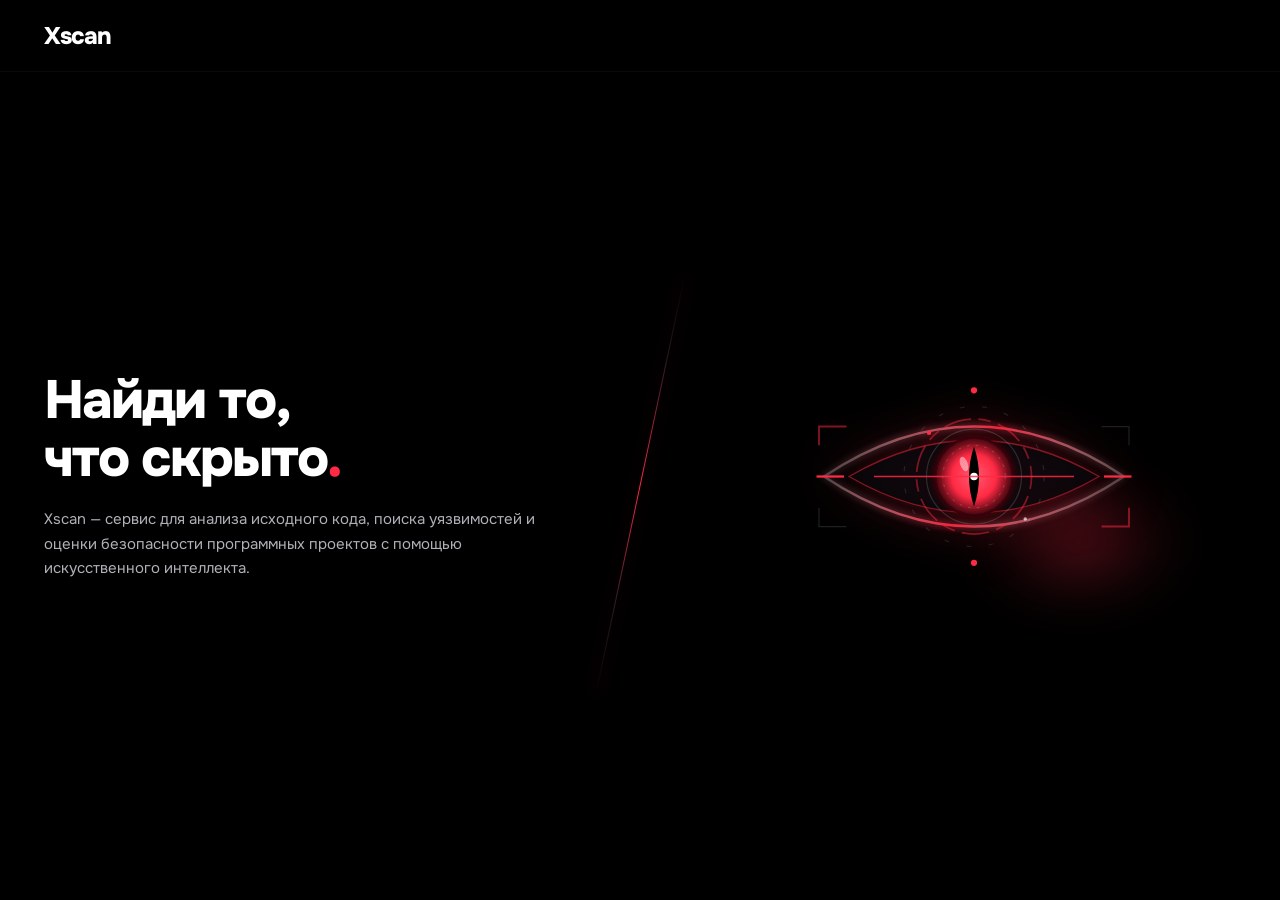
==== frontend/index.html @ 1c6e5f59 "Добавлен лендинг" ====
<!DOCTYPE html>
<html lang="ru">
  <head>
    <meta charset="UTF-8" />
    <meta name="viewport" content="width=device-width, initial-scale=1.0" />
    <meta name="theme-color" content="#000000" />
    <title>Xscan</title>
    <meta
      name="description"
      content="Xscan — сервис для анализа исходного кода, поиска уязвимостей и оценки безопасности программных проектов с помощью искусственного интеллекта."
    />
    <link rel="preconnect" href="https://fonts.googleapis.com" />
    <link rel="preconnect" href="https://fonts.gstatic.com" crossorigin />
    <link
      href="https://fonts.googleapis.com/css2?family=Onest:wght@400;500;600;700;800&display=swap"
      rel="stylesheet"
    />
    <link rel="stylesheet" href="styles.css" />
  </head>
  <body>
    <header class="header">
      <div class="header-inner">
        <span class="logo">Xscan</span>
      </div>
    </header>

    <main class="hero">
      <div class="hero-inner">
        <div class="hero-copy">
          <h1 class="headline">
            Найди то,<br />
            что скрыто<span class="text-red">.</span>
          </h1>
          <p class="lead">
            Xscan — сервис для анализа исходного кода, поиска уязвимостей и оценки безопасности программных проектов с помощью искусственного интеллекта.
          </p>
        </div>

        <div class="hero-visual">
          <div class="eye">
            <div class="eye-glow"></div>
            <svg
              class="eye-svg"
              viewBox="0 0 280 180"
              fill="none"
              xmlns="http://www.w3.org/2000/svg"
              aria-hidden="true"
            >
              <defs>
                <filter id="eye-glow-deep" x="-50%" y="-50%" width="200%" height="200%">
                  <feGaussianBlur stdDeviation="3" result="blur" />
                  <feMerge>
                    <feMergeNode in="blur" />
                    <feMergeNode in="SourceGraphic" />
                  </feMerge>
                </filter>
                <radialGradient id="iris-grad" cx="50%" cy="50%" r="50%">
                  <stop offset="0%" stop-color="#ff5970" />
                  <stop offset="55%" stop-color="#ff2a44" />
                  <stop offset="100%" stop-color="#2a0006" />
                </radialGradient>
                <linearGradient
                  id="eye-outline"
                  x1="20"
                  y1="30"
                  x2="260"
                  y2="150"
                  gradientUnits="userSpaceOnUse"
                >
                  <stop stop-color="#ffffff" stop-opacity="0.08" />
                  <stop offset="0.5" stop-color="#ff2a44" stop-opacity="0.9" />
                  <stop offset="1" stop-color="#ffffff" stop-opacity="0.08" />
                </linearGradient>
              </defs>

              <g class="eye-frame">
                <path
                  d="M 20 90 Q 140 10 260 90 Q 140 170 20 90 Z"
                  stroke="url(#eye-outline)"
                  stroke-width="2"
                  filter="url(#eye-glow-deep)"
                />
                <path
                  d="M 40 90 Q 140 32 240 90 Q 140 148 40 90 Z"
                  stroke="rgba(255, 42, 68, 0.48)"
                  stroke-width="1"
                  fill="rgba(8, 8, 12, 0.82)"
                />
                <path
                  d="M 16 65 V 50 H 38 M 264 115 V 130 H 242"
                  stroke="rgba(255, 42, 68, 0.5)"
                  stroke-width="1.5"
                />
                <path
                  d="M 16 115 V 130 H 38 M 264 65 V 50 H 242"
                  stroke="rgba(255, 255, 255, 0.12)"
                  stroke-width="1"
                />
              </g>

              <line x1="14" y1="90" x2="36" y2="90" stroke="#ff2a44" stroke-width="1.8" />
              <line x1="244" y1="90" x2="266" y2="90" stroke="#ff2a44" stroke-width="1.8" />
              <circle cx="140" cy="21" r="2.5" fill="#ff2a44" />
              <circle cx="140" cy="159" r="2.5" fill="#ff2a44" />

              <g class="reticle-spin">
                <circle
                  cx="140"
                  cy="90"
                  r="46"
                  stroke="rgba(255, 42, 68, 0.45)"
                  stroke-width="1.4"
                  stroke-dasharray="10 6 22 6"
                />
                <circle
                  cx="140"
                  cy="90"
                  r="56"
                  stroke="rgba(255, 255, 255, 0.1)"
                  stroke-width="1"
                  stroke-dasharray="4 14"
                />
              </g>

              <circle
                cx="140"
                cy="90"
                r="38"
                stroke="rgba(255, 255, 255, 0.14)"
                stroke-width="1"
                class="eye-core-ring"
              />
              <circle
                cx="140"
                cy="90"
                r="32"
                fill="url(#iris-grad)"
                filter="url(#eye-glow-deep)"
                class="iris"
              />
              <circle
                cx="140"
                cy="90"
                r="25"
                stroke="rgba(255, 255, 255, 0.18)"
                stroke-width="0.8"
                stroke-dasharray="2 5"
                class="eye-core-ring inner"
              />
              <path
                d="M 140 66 Q 148 90 140 114 Q 132 90 140 66 Z"
                fill="#000"
                class="pupil-slit"
              />
              <circle cx="140" cy="90" r="3" fill="#fff" />
              <ellipse
                cx="132"
                cy="80"
                rx="3"
                ry="6"
                fill="rgba(255, 255, 255, 0.45)"
                transform="rotate(-20 132 80)"
              />
              <circle cx="104" cy="55" r="1.8" fill="#ff2a44" class="eye-spark" />
              <circle
                cx="181"
                cy="124"
                r="1.4"
                fill="#ffffff"
                fill-opacity="0.65"
                class="eye-spark delayed"
              />
              <line
                x1="60"
                y1="90"
                x2="220"
                y2="90"
                stroke="rgba(255, 42, 68, 0.85)"
                stroke-width="1.2"
                class="radar-scan"
              />
            </svg>
          </div>
        </div>
      </div>
    </main>
  </body>
</html>
---- frontend/styles.css ----
:root {
  --red: #ff2a44;
  --text-white: #fff;
  --text-muted: #b0b0b8;
  --font-main: "Onest", -apple-system, BlinkMacSystemFont, "Segoe UI", Roboto, sans-serif;
}

*,
*::before,
*::after {
  box-sizing: border-box;
  margin: 0;
  padding: 0;
}

html {
  color-scheme: dark;
  background: #000;
  -webkit-font-smoothing: antialiased;
  text-rendering: optimizeLegibility;
}

body {
  min-height: 100vh;
  overflow-x: hidden;
  background: #000;
  color: var(--text-white);
  font: 14px / 1.5 var(--font-main);
}

.text-red {
  color: var(--red);
}

.header {
  position: fixed;
  inset: 0 0 auto;
  z-index: 10;
  height: 72px;
  background: rgba(0, 0, 0, 0.75);
  border-bottom: 1px solid rgba(255, 255, 255, 0.04);
  backdrop-filter: blur(20px);
}

.header-inner {
  display: flex;
  align-items: center;
  max-width: 1240px;
  height: 100%;
  margin: 0 auto;
  padding: 0 24px;
}

.logo {
  display: inline-flex;
  align-items: baseline;
  color: var(--text-white);
  font-size: 24px;
  font-weight: 800;
  letter-spacing: -0.04em;
  line-height: 1;
  user-select: none;
}

.hero {
  display: flex;
  align-items: center;
  justify-content: center;
  min-height: 100vh;
  min-height: 100dvh;
  padding-top: 72px;
  overflow: hidden;
}

.hero-inner {
  position: relative;
  display: grid;
  grid-template-columns: repeat(2, minmax(0, 1fr));
  align-items: center;
  width: 100%;
  max-width: 1240px;
  margin: 0 auto;
  padding: 40px 24px 60px;
}

.hero-inner::after {
  position: absolute;
  top: 50%;
  left: 50%;
  width: 1px;
  height: min(48vh, 440px);
  background: linear-gradient(
    transparent,
    rgba(255, 255, 255, 0.12) 20%,
    var(--red) 50%,
    rgba(255, 255, 255, 0.12) 80%,
    transparent
  );
  box-shadow: 0 0 18px rgba(255, 42, 68, 0.35);
  content: "";
  transform: translate(-50%, -50%) rotate(12deg);
}

.hero-copy {
  padding-right: 72px;
}

.headline {
  margin-bottom: 20px;
  font-size: clamp(34px, 4.2vw, 54px);
  font-weight: 800;
  letter-spacing: -0.035em;
  line-height: 1.08;
}

.lead {
  max-width: 500px;
  color: var(--text-muted);
  font-size: 15px;
  line-height: 1.65;
}

.hero-visual {
  display: flex;
  align-items: center;
  justify-content: center;
  padding-left: 72px;
}

.eye {
  position: relative;
  display: flex;
  align-items: center;
  justify-content: center;
  width: 100%;
  max-width: 350px;
  height: 240px;
}

.eye-glow {
  position: absolute;
  top: 50%;
  left: 50%;
  width: 210px;
  height: 130px;
  border-radius: 50%;
  background: radial-gradient(
    ellipse,
    rgba(255, 42, 68, 0.38),
    rgba(255, 42, 68, 0.1) 45%,
    transparent 72%
  );
  filter: blur(26px);
  pointer-events: none;
  animation: ambient-pulse 4s infinite ease-in-out;
}

.eye-svg {
  width: 100%;
  height: auto;
  filter: drop-shadow(0 0 24px rgba(255, 42, 68, 0.3));
}

.eye-frame {
  animation: eye-frame-breathe 4s infinite ease-in-out;
}

.reticle-spin {
  transform-origin: 140px 90px;
  animation: reticle-rotate 20s linear infinite;
}

.iris {
  transform-origin: 140px 90px;
  animation: iris-dilate 3s infinite ease-in-out;
}

.eye-core-ring {
  transform-origin: 140px 90px;
  animation: core-ring-pulse 3s infinite ease-in-out;
}

.eye-core-ring.inner {
  animation-delay: -1.5s;
}

.eye-spark {
  filter: drop-shadow(0 0 5px var(--red));
  animation: spark-pulse 2.4s infinite ease-in-out;
}

.eye-spark.delayed {
  animation-delay: -1.2s;
}

.pupil-slit {
  transform-origin: 140px 90px;
  animation: pupil-blink 6s infinite ease-in-out;
}

.radar-scan {
  transform-origin: 140px 90px;
  animation: radar-sweep 4s infinite ease-in-out;
}

@keyframes ambient-pulse {
  0%,
  100% {
    opacity: 0.7;
    transform: translate(-50%, -50%) scale(0.95);
  }

  50% {
    opacity: 1;
    transform: translate(-50%, -50%) scale(1.15);
  }
}

@keyframes reticle-rotate {
  from {
    transform: rotate(0);
  }

  to {
    transform: rotate(360deg);
  }
}

@keyframes iris-dilate {
  0%,
  100% {
    transform: scale(1);
  }

  50% {
    transform: scale(1.08);
  }
}

@keyframes pupil-blink {
  0%,
  46%,
  54%,
  100% {
    transform: scaleY(1);
  }

  50% {
    transform: scaleY(0.15);
  }
}

@keyframes radar-sweep {
  0%,
  100% {
    opacity: 0.2;
    transform: translateY(-16px);
  }

  50% {
    opacity: 0.9;
    transform: translateY(16px);
  }
}

@keyframes eye-frame-breathe {
  0%,
  100% {
    opacity: 0.72;
  }

  50% {
    opacity: 1;
  }
}

@keyframes core-ring-pulse {
  0%,
  100% {
    opacity: 0.35;
    transform: scale(0.96);
  }

  50% {
    opacity: 0.9;
    transform: scale(1.04);
  }
}

@keyframes spark-pulse {
  0%,
  100% {
    opacity: 0.25;
  }

  50% {
    opacity: 1;
  }
}

@media (max-width: 960px) {
  .hero-inner {
    grid-template-columns: 1fr;
    gap: 36px;
    padding-top: 40px;
    text-align: center;
  }

  .hero-inner::after {
    display: none;
  }

  .hero-copy {
    padding-right: 0;
  }

  .lead {
    margin: 0 auto;
  }

  .hero-visual {
    order: -1;
    width: min(100%, 420px);
    margin: 0 auto;
    padding: 0 0 32px;
    border-bottom: 1px solid rgba(255, 42, 68, 0.32);
  }

  .eye {
    max-width: 240px;
    height: 160px;
  }
}

@media (max-width: 640px) {
  .headline {
    font-size: 36px;
  }
}
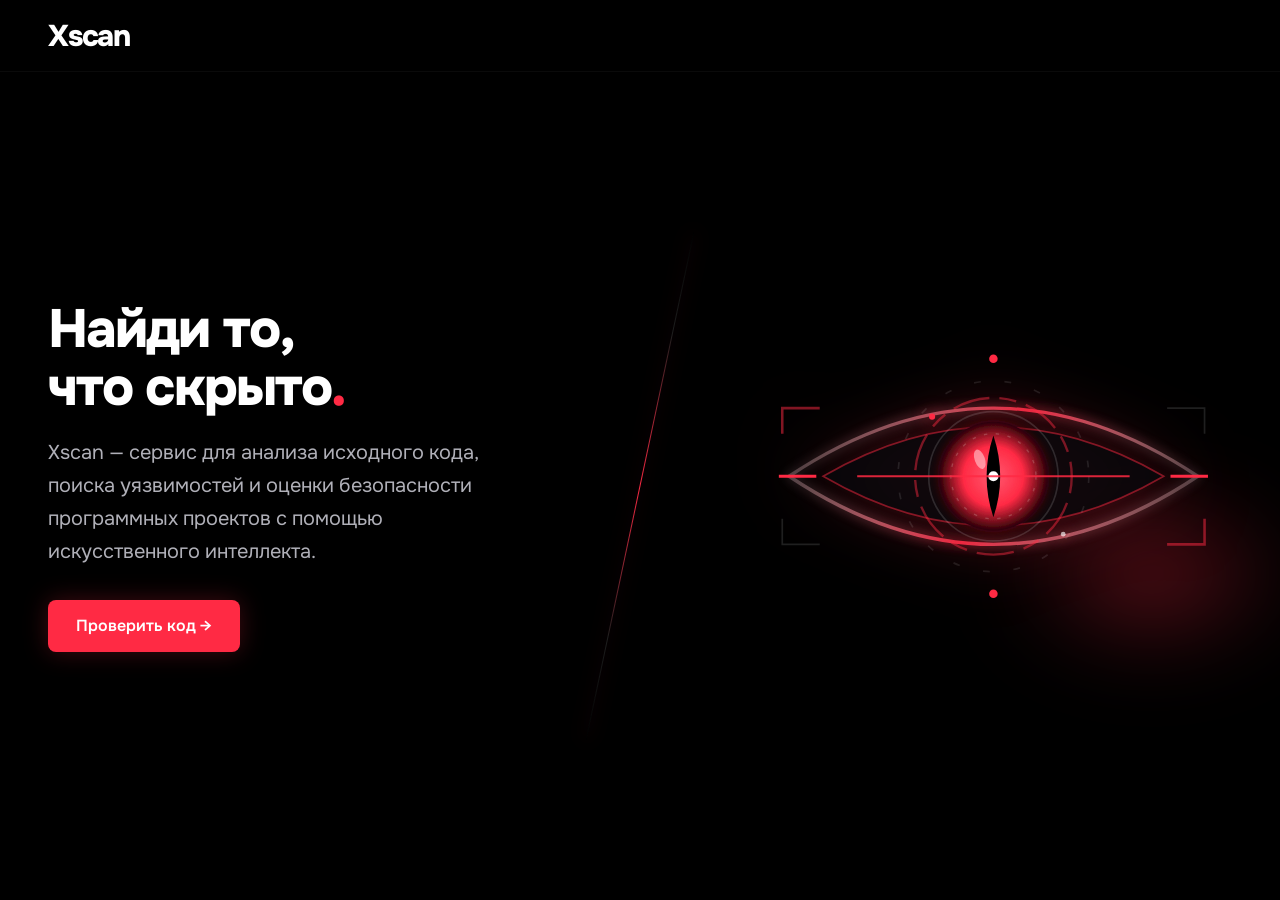
==== commit eb79de4d: "Кнопка перехода на страницу загрузки" ====
--- a/frontend/index.html
+++ b/frontend/index.html
@@ -34,6 +34,7 @@
           <p class="lead">
             Xscan — сервис для анализа исходного кода, поиска уязвимостей и оценки безопасности программных проектов с помощью искусственного интеллекта.
           </p>
+          <a class="cta" href="upload/upload.html">Проверить код →</a>
         </div>
 
         <div class="hero-visual">
--- a/frontend/styles.css
+++ b/frontend/styles.css
@@ -3,6 +3,7 @@
   --text-white: #fff;
   --text-muted: #b0b0b8;
   --font-main: "Onest", -apple-system, BlinkMacSystemFont, "Segoe UI", Roboto, sans-serif;
+  --split-gap: clamp(48px, 9vw, 176px);
 }
 
 *,
@@ -25,7 +26,7 @@
   overflow-x: hidden;
   background: #000;
   color: var(--text-white);
-  font: 14px / 1.5 var(--font-main);
+  font: 15px / 1.5 var(--font-main);
 }
 
 .text-red {
@@ -45,17 +46,17 @@
 .header-inner {
   display: flex;
   align-items: center;
-  max-width: 1240px;
+  max-width: 1600px;
   height: 100%;
   margin: 0 auto;
-  padding: 0 24px;
+  padding: 0 48px;
 }
 
 .logo {
   display: inline-flex;
   align-items: baseline;
   color: var(--text-white);
-  font-size: 24px;
+  font-size: 30px;
   font-weight: 800;
   letter-spacing: -0.04em;
   line-height: 1;
@@ -78,9 +79,9 @@
   grid-template-columns: repeat(2, minmax(0, 1fr));
   align-items: center;
   width: 100%;
-  max-width: 1240px;
+  max-width: 1600px;
   margin: 0 auto;
-  padding: 40px 24px 60px;
+  padding: 40px 48px 60px;
 }
 
 .hero-inner::after {
@@ -88,7 +89,7 @@
   top: 50%;
   left: 50%;
   width: 1px;
-  height: min(48vh, 440px);
+  height: min(58vh, 520px);
   background: linear-gradient(
     transparent,
     rgba(255, 255, 255, 0.12) 20%,
@@ -102,29 +103,49 @@
 }
 
 .hero-copy {
-  padding-right: 72px;
+  justify-self: end;
+  width: min(600px, calc(100% - var(--split-gap)));
+  margin-right: var(--split-gap);
 }
 
 .headline {
   margin-bottom: 20px;
-  font-size: clamp(34px, 4.2vw, 54px);
+  font-size: clamp(40px, 4.2vw, 60px);
   font-weight: 800;
   letter-spacing: -0.035em;
   line-height: 1.08;
 }
 
 .lead {
-  max-width: 500px;
+  max-width: 40ch;
   color: var(--text-muted);
-  font-size: 15px;
+  font-size: 20px;
   line-height: 1.65;
+}
+
+.cta {
+  display: inline-flex;
+  margin-top: 32px;
+  padding: 14px 28px;
+  border-radius: 8px;
+  background: var(--red);
+  box-shadow: 0 0 24px rgba(255, 42, 68, 0.25);
+  color: var(--text-white);
+  font-size: 16px;
+  font-weight: 600;
+  text-decoration: none;
+  transition: background 0.15s ease;
+}
+
+.cta:hover {
+  background: #ff4058;
 }
 
 .hero-visual {
   display: flex;
   align-items: center;
-  justify-content: center;
-  padding-left: 72px;
+  justify-content: flex-start;
+  padding-left: var(--split-gap);
 }
 
 .eye {
@@ -133,16 +154,16 @@
   align-items: center;
   justify-content: center;
   width: 100%;
-  max-width: 350px;
-  height: 240px;
+  max-width: 525px;
+  height: 360px;
 }
 
 .eye-glow {
   position: absolute;
   top: 50%;
   left: 50%;
-  width: 210px;
-  height: 130px;
+  width: 315px;
+  height: 195px;
   border-radius: 50%;
   background: radial-gradient(
     ellipse,
@@ -150,7 +171,7 @@
     rgba(255, 42, 68, 0.1) 45%,
     transparent 72%
   );
-  filter: blur(26px);
+  filter: blur(38px);
   pointer-events: none;
   animation: ambient-pulse 4s infinite ease-in-out;
 }
@@ -158,7 +179,7 @@
 .eye-svg {
   width: 100%;
   height: auto;
-  filter: drop-shadow(0 0 24px rgba(255, 42, 68, 0.3));
+  filter: drop-shadow(0 0 32px rgba(255, 42, 68, 0.3));
 }
 
 .eye-frame {
@@ -311,7 +332,9 @@
   }
 
   .hero-copy {
-    padding-right: 0;
+    justify-self: center;
+    width: 100%;
+    margin-right: 0;
   }
 
   .lead {
@@ -320,6 +343,7 @@
 
   .hero-visual {
     order: -1;
+    justify-content: center;
     width: min(100%, 420px);
     margin: 0 auto;
     padding: 0 0 32px;
@@ -327,8 +351,8 @@
   }
 
   .eye {
-    max-width: 240px;
-    height: 160px;
+    max-width: 320px;
+    height: 215px;
   }
 }
 
